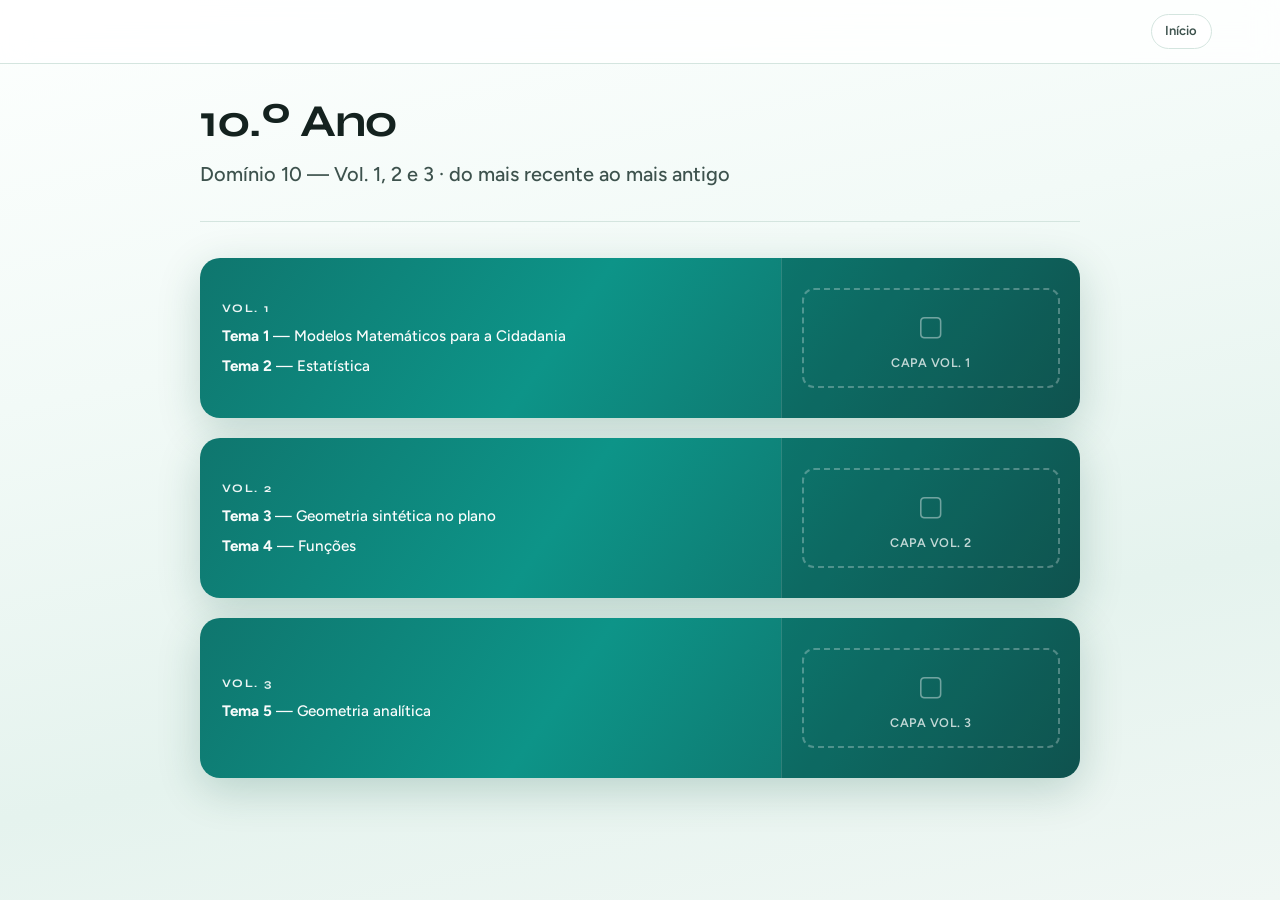
==== ano10.html @ cd2bf3d5 "Add files via upload" ====
<!DOCTYPE html>
<html lang="pt">
  <head>
    <meta charset="UTF-8" />
    <meta name="viewport" content="width=device-width, initial-scale=1.0" />
    <title>MathCore — 10.º Ano</title>
    <script src="js/theme-init.js"></script>
    <link rel="preconnect" href="https://fonts.googleapis.com" />
    <link rel="preconnect" href="https://fonts.gstatic.com" crossorigin />
    <link
      href="https://fonts.googleapis.com/css2?family=Figtree:ital,wght@0,400;0,500;0,600;0,700;1,400;1,500&family=Syne:wght@500;600;700;800&display=swap"
      rel="stylesheet"
    />
    <link rel="stylesheet" href="css/styles.css" />
  </head>
  <body class="grade-hub">
    <header class="grade-hub__top">
      <a class="grade-hub__home" href="index.html">Início</a>
    </header>

    <main class="grade-hub__main">
      <header class="grade-hub-header">
        <h1 class="grade-hub-header__title">10.º Ano</h1>
        <p class="grade-hub-header__subtitle">Domínio 10 — Vol. 1, 2 e 3 · do mais recente ao mais antigo</p>
      </header>

      <div class="volume-grid">
        <!--
          IMAGEM DA CAPA (cada cartão — lado direito):
          - Pasta: MathCore/images/
          - Formatos recomendados: PNG ou JPG (proporção vertical tipo livro, ex. 600×800 px)
          - Caminho relativo a esta página, ex.: images/vol10-1.png
          - Também podes usar nomes simples como images/vol1.png — evita colisões entre anos usando vol10-1, vol11-1, etc.
          - Para mostrar a capa: dentro de .volume-card__cover adiciona
            <img class="volume-card__book" src="images/vol10-1.png" alt="Capa do manual — Vol. 1" />
        -->
        <a class="volume-card" href="vol10-1.html">
          <div class="volume-card__inner">
            <div class="volume-card__text">
              <span class="volume-card__vol">Vol. 1</span>
              <span class="volume-card__line"><strong>Tema 1</strong> — Modelos Matemáticos para a Cidadania</span>
              <span class="volume-card__line"><strong>Tema 2</strong> — Estatística</span>
            </div>
            <div class="volume-card__cover">
              <div class="volume-card__placeholder">
                <span class="volume-card__ph-icon" aria-hidden="true">▢</span>
                <span>Capa Vol. 1</span>
              </div>
            </div>
          </div>
        </a>

        <a class="volume-card" href="vol10-2.html">
          <div class="volume-card__inner">
            <div class="volume-card__text">
              <span class="volume-card__vol">Vol. 2</span>
              <span class="volume-card__line"><strong>Tema 3</strong> — Geometria sintética no plano</span>
              <span class="volume-card__line"><strong>Tema 4</strong> — Funções</span>
            </div>
            <div class="volume-card__cover">
              <div class="volume-card__placeholder">
                <span class="volume-card__ph-icon" aria-hidden="true">▢</span>
                <span>Capa Vol. 2</span>
              </div>
            </div>
          </div>
        </a>

        <a class="volume-card" href="vol10-3.html">
          <div class="volume-card__inner">
            <div class="volume-card__text">
              <span class="volume-card__vol">Vol. 3</span>
              <span class="volume-card__line"><strong>Tema 5</strong> — Geometria analítica</span>
            </div>
            <div class="volume-card__cover">
              <div class="volume-card__placeholder">
                <span class="volume-card__ph-icon" aria-hidden="true">▢</span>
                <span>Capa Vol. 3</span>
              </div>
            </div>
          </div>
        </a>
      </div>
    </main>
    <script src="js/theme-ui.js" defer></script>
  </body>
</html>
---- css/styles.css ----
/**
 * MathCore — estilos globais
 * Tipografia: Syne (títulos) + Figtree (corpo)
 * Tema: data-theme="dark" no <html>
 */

:root {
  --font-display: "Syne", system-ui, sans-serif;
  --font-body: "Figtree", system-ui, sans-serif;
  --brand: #0d9488;
  --brand-hover: #0f766e;
  --brand-muted: rgba(13, 148, 136, 0.14);
  --brand-glow: rgba(13, 148, 136, 0.4);
  --bg: #f4f9f7;
  --bg-elevated: #ffffff;
  --surface: #ecf5f2;
  --text: #14221f;
  --text-secondary: #3d524d;
  --text-muted: #5c6f6a;
  --border: #d4e5df;
  --modal-backdrop: rgba(15, 28, 25, 0.48);
  --bg-page: linear-gradient(168deg, #fdfffe 0%, #f2faf7 35%, #e5f3ee 70%, #f0f7f4 100%);
  --bg-math-layer: rgba(13, 148, 136, 0.055);
  --bg-math-symbol: rgba(13, 148, 136, 0.06);
  --sidebar-width: 280px;
  --topbar-height: 56px;
  --topbar-btn-height: 38px;
  --topbar-btn-radius: 999px;
  --topbar-btn-pad-x: 1rem;
  --topbar-btn-gap: 0.5rem;
  --radius: 12px;
  --radius-sm: 8px;
  --shadow: 0 1px 3px rgba(20, 34, 31, 0.05), 0 4px 14px rgba(13, 148, 136, 0.04);
  --shadow-lg: 0 8px 32px rgba(20, 34, 31, 0.07);
  --transition: 0.24s cubic-bezier(0.4, 0, 0.2, 1);
  --transition-smooth: 0.4s cubic-bezier(0.22, 1, 0.36, 1);
}

[data-theme="dark"] {
  --brand: #2dd4bf;
  --brand-hover: #5eead4;
  --brand-muted: rgba(45, 212, 191, 0.16);
  --brand-glow: rgba(45, 212, 191, 0.35);
  --bg: #0c1211;
  --bg-elevated: #141c1a;
  --surface: #1a2421;
  --text: #e8f0ed;
  --text-secondary: #b4c9c0;
  --text-muted: #96ada4;
  --border: #2a3834;
  --modal-backdrop: rgba(4, 8, 7, 0.72);
  --bg-page: linear-gradient(168deg, #0a100e 0%, #0e1614 40%, #0c1513 100%);
  --bg-math-layer: rgba(45, 212, 191, 0.04);
  --bg-math-symbol: rgba(45, 212, 191, 0.07);
  --shadow: 0 1px 3px rgba(0, 0, 0, 0.35), 0 4px 14px rgba(0, 0, 0, 0.2);
  --shadow-lg: 0 12px 40px rgba(0, 0, 0, 0.45);
}

*,
*::before,
*::after {
  box-sizing: border-box;
}

html {
  scroll-behavior: smooth;
}

@media (prefers-reduced-motion: reduce) {
  html {
    scroll-behavior: auto;
  }

  .landing__content,
  .landing-card,
  .main-inner .content-block {
    animation: none !important;
  }

  .landing-card,
  .volume-card,
  .volume-card__inner::after,
  .topic-leaf,
  .btn-home,
  .btn-back,
  .theme-toggle,
  .modal,
  .modal-backdrop,
  .grade-hub__main,
  .volume-page .main-inner--volume,
  .theme-block {
    transition: none !important;
    animation: none !important;
  }

  .math-atmosphere__el {
    animation: none !important;
  }
}

body {
  margin: 0;
  font-family: var(--font-body);
  font-weight: 450;
  background: var(--bg);
  color: var(--text);
  line-height: 1.58;
  -webkit-font-smoothing: antialiased;
}

/* Títulos e destaques tipográficos */
.landing h1,
.landing__logo,
.grade-hub-header__title,
.volume-card__vol,
.volume-page-heading__title,
.volume-page-heading__meta,
.theme-block__title,
.page-heading h1,
.content-block__title,
.chapter h3,
.modal__header h2 {
  font-family: var(--font-display);
}

.syllabus-num {
  font-family: var(--font-display);
  font-weight: 700;
}

/* Fundo com gradiente suave + grelha + símbolos (páginas interior) */
body.grade-hub,
body.grade-page {
  background: var(--bg-page);
  position: relative;
  isolation: isolate;
  min-height: 100vh;
}

/* Sem grelha nem símbolos matemáticos — fundo limpo */
body.grade-hub::before,
body.grade-page::before,
body.grade-hub::after,
body.grade-page::after {
  content: none;
}

.grade-hub__top,
.grade-hub__main,
.grade-body,
.topbar {
  position: relative;
  z-index: 1;
}

/* Alternador de tema */
.theme-toggle {
  position: fixed;
  top: max(1rem, env(safe-area-inset-top));
  right: max(1rem, env(safe-area-inset-right));
  z-index: 10000;
  width: 44px;
  height: 44px;
  padding: 0;
  border: 1px solid var(--border);
  border-radius: 14px;
  background: color-mix(in srgb, var(--bg-elevated) 92%, transparent);
  backdrop-filter: blur(12px);
  color: var(--text-secondary);
  cursor: pointer;
  box-shadow: var(--shadow);
  display: grid;
  place-items: center;
  transition: transform var(--transition), box-shadow var(--transition), border-color var(--transition),
    background var(--transition), color var(--transition);
}

.theme-toggle.theme-toggle--inbar {
  position: static;
  top: auto;
  right: auto;
  z-index: auto;
  width: var(--topbar-btn-height);
  height: var(--topbar-btn-height);
  border-radius: var(--topbar-btn-radius);
  background: var(--bg-elevated);
  backdrop-filter: none;
  box-shadow: none;
  transition: background var(--transition), border-color var(--transition), color var(--transition),
    transform var(--transition), box-shadow var(--transition);
}

.theme-toggle.theme-toggle--inbar:hover {
  transform: translateY(-1px);
  color: var(--brand);
  border-color: color-mix(in srgb, var(--brand) 35%, var(--border));
  box-shadow: 0 10px 24px rgba(20, 34, 31, 0.08);
}

.theme-toggle.theme-toggle--inbar:active {
  transform: translateY(0) scale(0.96);
}

.theme-toggle:not(.theme-toggle--inbar):hover {
  transform: scale(1.06);
  color: var(--brand);
  border-color: color-mix(in srgb, var(--brand) 35%, var(--border));
  box-shadow: var(--shadow-lg), 0 0 24px var(--brand-muted);
}

.theme-toggle:focus-visible {
  outline: 2px solid var(--brand);
  outline-offset: 3px;
}

.theme-toggle__icon {
  display: grid;
  place-items: center;
}

body.mathcore-landing .theme-toggle {
  background: rgba(255, 255, 255, 0.22);
  border-color: rgba(255, 255, 255, 0.35);
  color: rgba(10, 18, 16, 0.92);
  box-shadow: 0 4px 24px rgba(0, 0, 0, 0.12);
}

body.mathcore-landing .theme-toggle:hover {
  background: rgba(255, 255, 255, 0.32);
  color: rgba(10, 18, 16, 0.96);
  border-color: rgba(255, 255, 255, 0.55);
}

[data-theme="dark"] body.mathcore-landing .theme-toggle {
  background: rgba(15, 35, 32, 0.55);
  border-color: rgba(45, 212, 191, 0.25);
  color: #ffffff;
}

/* Transição suave entre “páginas” (navegação) */
@supports (view-transition-name: none) {
  html {
    view-transition-name: mathcore-root;
  }
}

@supports (view-transition-name: none) {
  ::view-transition-old(mathcore-root) {
    animation: 180ms ease both mathcoreFadeOut;
  }
  ::view-transition-new(mathcore-root) {
    animation: 220ms ease both mathcoreFadeIn;
  }
  @keyframes mathcoreFadeOut {
    to {
      opacity: 0;
      filter: blur(1px);
    }
  }
  @keyframes mathcoreFadeIn {
    from {
      opacity: 0;
      filter: blur(1px);
    }
    to {
      opacity: 1;
      filter: blur(0);
    }
  }
}

body.mathcore-landing {
  min-height: 100vh;
  min-height: 100dvh;
  display: flex;
  flex-direction: column;
}

.landing__topbar {
  position: sticky;
  top: 0;
  z-index: 20;
  flex-shrink: 0;
  height: var(--topbar-height);
  display: flex;
  align-items: center;
  justify-content: space-between;
  gap: 1rem;
  padding: 0 max(1rem, env(safe-area-inset-right)) 0 max(1rem, env(safe-area-inset-left));
  background: rgba(255, 255, 255, 0.1);
  backdrop-filter: blur(14px);
  border-bottom: 1px solid rgba(255, 255, 255, 0.14);
}

[data-theme="dark"] .landing__topbar {
  background: rgba(8, 22, 20, 0.42);
  border-bottom-color: rgba(45, 212, 191, 0.12);
}

.landing__topbar-brand {
  display: inline-flex;
  align-items: center;
  gap: 0.55rem;
  font-family: var(--font-display);
  font-size: 0.72rem;
  font-weight: 700;
  letter-spacing: 0.14em;
  text-transform: uppercase;
  color: rgba(10, 18, 16, 0.92);
  user-select: none;
}

[data-theme="dark"] .landing__topbar-brand {
  color: rgba(255, 255, 255, 0.92);
}

.landing__topbar-logo {
  display: inline-flex;
  align-items: center;
  justify-content: center;
}

.landing__topbar-brand .landing__logo-icon {
  width: 30px;
  height: 30px;
  border-radius: 9px;
  font-size: 0.95rem;
  background: rgba(255, 255, 255, 0.18);
  backdrop-filter: blur(10px);
  box-shadow: 0 8px 26px rgba(0, 0, 0, 0.14);
}

[data-theme="dark"] .landing__topbar-brand .landing__logo-icon {
  background: rgba(255, 255, 255, 0.12);
}

.landing__topbar-word {
  line-height: 1;
}

.landing__topbar-actions {
  display: flex;
  align-items: center;
  gap: var(--topbar-btn-gap);
}

/* ——— Landing ——— */
.landing {
  flex: 1;
  display: flex;
  flex-direction: column;
  align-items: center;
  justify-content: center;
  padding: 2rem 1.25rem;
  position: relative;
  overflow: hidden;
  min-height: 0;
}

.landing__bg {
  position: absolute;
  inset: 0;
  background: linear-gradient(
    135deg,
    rgba(13, 148, 136, 0.92) 0%,
    rgba(15, 118, 110, 0.88) 45%,
    rgba(6, 78, 59, 0.94) 100%
  );
  z-index: 0;
}

.landing__bg .math-atmosphere {
  position: absolute;
  inset: 0;
  z-index: 1;
}

[data-theme="dark"] .landing__bg {
  background: linear-gradient(135deg, rgba(6, 55, 50, 0.96) 0%, rgba(8, 70, 64, 0.94) 50%, rgba(4, 38, 34, 0.97) 100%);
}

.landing__bg::before {
  content: "";
  position: absolute;
  inset: 0;
  background-image:
    repeating-linear-gradient(0deg, rgba(255, 255, 255, 0.08) 0px, rgba(255, 255, 255, 0.08) 1px, transparent 1px, transparent 34px),
    repeating-linear-gradient(90deg, rgba(255, 255, 255, 0.08) 0px, rgba(255, 255, 255, 0.08) 1px, transparent 1px, transparent 34px),
    repeating-linear-gradient(0deg, rgba(255, 255, 255, 0.045) 0px, rgba(255, 255, 255, 0.045) 1px, transparent 1px, transparent 10px),
    repeating-linear-gradient(90deg, rgba(255, 255, 255, 0.045) 0px, rgba(255, 255, 255, 0.045) 1px, transparent 1px, transparent 10px);
  opacity: 0.55;
  pointer-events: none;
}

[data-theme="dark"] .landing__bg::before {
  background-image:
    repeating-linear-gradient(0deg, rgba(255, 255, 255, 0.07) 0px, rgba(255, 255, 255, 0.07) 1px, transparent 1px, transparent 34px),
    repeating-linear-gradient(90deg, rgba(255, 255, 255, 0.07) 0px, rgba(255, 255, 255, 0.07) 1px, transparent 1px, transparent 34px),
    repeating-linear-gradient(0deg, rgba(255, 255, 255, 0.04) 0px, rgba(255, 255, 255, 0.04) 1px, transparent 1px, transparent 10px),
    repeating-linear-gradient(90deg, rgba(255, 255, 255, 0.04) 0px, rgba(255, 255, 255, 0.04) 1px, transparent 1px, transparent 10px);
  opacity: 0.45;
}

.landing__bg::after {
  content: "";
  position: absolute;
  inset: 0;
  background: radial-gradient(1200px 520px at 18% 22%, rgba(255, 255, 255, 0.14) 0%, transparent 60%),
    radial-gradient(900px 420px at 82% 74%, rgba(255, 255, 255, 0.12) 0%, transparent 62%);
  pointer-events: none;
}

.landing__content {
  position: relative;
  z-index: 1;
  text-align: center;
  max-width: 42rem;
  animation: fadeUp 0.9s var(--transition) both;
}

@keyframes fadeUp {
  from {
    opacity: 0;
    transform: translateY(20px);
  }
  to {
    opacity: 1;
    transform: translateY(0);
  }
}

.landing__logo {
  display: inline-flex;
  align-items: center;
  gap: 0.5rem;
  margin-bottom: 1.5rem;
  font-weight: 700;
  font-size: 0.875rem;
  letter-spacing: 0.12em;
  text-transform: uppercase;
  color: rgba(255, 255, 255, 0.95);
}

.landing__logo-icon {
  width: 36px;
  height: 36px;
  border-radius: 10px;
  background: rgba(255, 255, 255, 0.2);
  backdrop-filter: blur(8px);
  display: grid;
  place-items: center;
  font-size: 1.1rem;
}

.landing h1 {
  margin: 0 0 1rem;
  font-size: clamp(1.85rem, 5vw, 2.75rem);
  font-weight: 700;
  color: #fff;
  letter-spacing: -0.02em;
  line-height: 1.15;
  text-shadow: 0 2px 24px rgba(0, 0, 0, 0.15);
}

.landing__subtitle {
  margin: 0 0 2.5rem;
  font-size: clamp(1rem, 2.5vw, 1.2rem);
  color: rgba(255, 255, 255, 0.92);
  font-weight: 450;
  font-family: var(--font-body);
}

.landing__cards {
  display: grid;
  grid-template-columns: 1fr;
  gap: 1rem;
  width: 100%;
  max-width: 28rem;
  margin: 0 auto;
}

@media (min-width: 640px) {
  .landing__cards {
    grid-template-columns: 1fr 1fr;
    max-width: 36rem;
  }
}

.landing-card {
  display: block;
  padding: 1.5rem 1.35rem;
  background: rgba(255, 255, 255, 0.97);
  border-radius: var(--radius);
  box-shadow: var(--shadow-lg), 0 0 0 1px rgba(255, 255, 255, 0.5) inset;
  text-decoration: none;
  color: var(--text);
  font-family: var(--font-display);
  font-weight: 600;
  font-size: 1.125rem;
  transition: transform var(--transition-smooth), box-shadow var(--transition-smooth);
  animation: fadeUp 0.9s 0.12s var(--transition) both;
}

.landing-card:nth-child(2) {
  animation-delay: 0.2s;
}

.landing-card:hover {
  transform: translateY(-6px) scale(1.02);
  box-shadow: 0 20px 48px rgba(0, 0, 0, 0.14), 0 0 0 1px rgba(255, 255, 255, 0.8) inset,
    0 0 48px -12px rgba(13, 148, 136, 0.35);
}

[data-theme="dark"] .landing-card:hover {
  box-shadow: 0 20px 48px rgba(0, 0, 0, 0.4), 0 0 0 1px rgba(45, 212, 191, 0.15) inset,
    0 0 40px -8px rgba(45, 212, 191, 0.25);
}

.landing-card span {
  display: block;
  margin-top: 0.35rem;
  font-size: 0.8125rem;
  font-weight: 500;
  font-family: var(--font-body);
  color: var(--text-muted);
}

[data-theme="dark"] .landing-card {
  background: rgba(22, 32, 29, 0.94);
  color: var(--text);
  box-shadow: var(--shadow-lg), 0 0 0 1px rgba(45, 212, 191, 0.12) inset;
}

[data-theme="dark"] .landing-card span {
  color: var(--text-muted);
}

.landing__footer {
  position: relative;
  z-index: 1;
  margin-top: 3rem;
  font-size: 0.8125rem;
  color: rgba(255, 255, 255, 0.65);
}

/* ——— Grade layout ——— */
.grade-page {
  min-height: 100vh;
  display: flex;
  flex-direction: column;
}

.topbar {
  position: sticky;
  top: 0;
  z-index: 50;
  height: var(--topbar-height);
  display: flex;
  align-items: center;
  gap: 1rem;
  padding: 0 max(1rem, 3.75rem) 0 1.25rem;
  background: color-mix(in srgb, var(--bg-elevated) 82%, transparent);
  backdrop-filter: blur(14px);
  border-bottom: 1px solid var(--border);
  flex-shrink: 0;
  transition: background var(--transition), border-color var(--transition);
}

.topbar__search-wrap {
  flex: 1;
  max-width: 420px;
  position: relative;
}

.topbar__search-wrap svg {
  position: absolute;
  left: 12px;
  top: 50%;
  transform: translateY(-50%);
  width: 18px;
  height: 18px;
  color: var(--text-muted);
  pointer-events: none;
}

.topbar input[type="search"] {
  width: 100%;
  height: 38px;
  padding: 0 12px 0 40px;
  border: 1px solid var(--border);
  border-radius: 999px;
  background: var(--bg-elevated);
  font-family: inherit;
  font-size: 0.9rem;
  transition: border-color var(--transition), box-shadow var(--transition);
}

.topbar input[type="search"]:focus {
  outline: none;
  border-color: var(--brand);
  box-shadow: 0 0 0 3px var(--brand-muted);
}

.topbar input[type="search"]::placeholder {
  color: var(--text-muted);
}

/* Pesquisa — texto legível em modo escuro (alto contraste, ainda suave) */
[data-theme="dark"] .topbar__search-wrap svg {
  color: rgba(255, 255, 255, 0.55);
}

[data-theme="dark"] .topbar input[type="search"] {
  color: #f5faf8;
  caret-color: var(--brand);
}

[data-theme="dark"] .topbar input[type="search"]::placeholder {
  color: rgba(255, 255, 255, 0.52);
}

/* Resultados de pesquisa (global) — estilo tipo Spotlight */
.search-results {
  position: absolute;
  left: 0;
  right: 0;
  top: calc(100% + 8px);
  z-index: 120;
  background: color-mix(in srgb, var(--bg-elevated) 96%, transparent);
  backdrop-filter: blur(18px) saturate(1.15);
  border: 1px solid color-mix(in srgb, var(--border) 88%, var(--brand) 6%);
  border-radius: 14px;
  box-shadow: var(--shadow-lg), 0 0 0 1px rgba(255, 255, 255, 0.04) inset, 0 24px 48px rgba(0, 0, 0, 0.12);
  overflow: hidden;
  opacity: 0;
  transform: translateY(-8px) scale(0.985);
  pointer-events: none;
  transition: opacity 0.2s cubic-bezier(0.22, 1, 0.36, 1), transform 0.28s cubic-bezier(0.22, 1, 0.36, 1),
    box-shadow var(--transition);
}

[data-theme="dark"] .search-results {
  box-shadow: var(--shadow-lg), 0 0 0 1px rgba(45, 212, 191, 0.08) inset, 0 28px 56px rgba(0, 0, 0, 0.45);
}

[data-theme="dark"] .search-results__head {
  color: rgba(255, 255, 255, 0.82);
}

[data-theme="dark"] .search-results__count {
  color: rgba(255, 255, 255, 0.72);
}

[data-theme="dark"] .search-results__btn {
  color: #ffffff;
}

[data-theme="dark"] .search-results__title {
  color: #ffffff;
}

[data-theme="dark"] .search-results__meta {
  color: rgba(255, 255, 255, 0.78);
}

[data-theme="dark"] .search-results__empty {
  color: rgba(255, 255, 255, 0.85);
}

.search-results.is-open {
  opacity: 1;
  transform: translateY(0) scale(1);
  pointer-events: auto;
}

.search-results__head {
  padding: 0.65rem 1rem 0.5rem;
  font-size: 0.6875rem;
  font-weight: 700;
  letter-spacing: 0.09em;
  text-transform: uppercase;
  color: var(--text-muted);
  border-bottom: 1px solid color-mix(in srgb, var(--border) 70%, transparent);
  display: flex;
  align-items: center;
  justify-content: space-between;
  gap: 0.75rem;
}

.search-results__count {
  font-variant-numeric: tabular-nums;
  font-weight: 600;
  letter-spacing: 0.02em;
  color: var(--text-secondary);
  text-transform: none;
}

.search-results__list {
  list-style: none;
  margin: 0;
  padding: 0.4rem;
  max-height: min(56vh, 480px);
  overflow: auto;
  scroll-behavior: smooth;
}

.search-results__item {
  margin: 0;
}

.search-results__btn {
  width: 100%;
  text-align: left;
  border: 0;
  background: transparent;
  cursor: pointer;
  padding: 0.65rem 0.85rem;
  border-radius: 10px;
  color: var(--text);
  display: grid;
  gap: 0.2rem;
  transition: background 0.15s ease, transform 0.15s ease, box-shadow 0.2s ease;
}

.search-results__btn:hover,
.search-results__btn:focus-visible {
  background: var(--brand-muted);
  box-shadow: 0 0 0 1px color-mix(in srgb, var(--brand) 22%, transparent) inset;
  outline: none;
}

.search-results__btn.is-active {
  background: color-mix(in srgb, var(--brand-muted) 85%, var(--bg-elevated));
  box-shadow: 0 0 0 1px color-mix(in srgb, var(--brand) 35%, transparent) inset, 0 0 20px -6px var(--brand-glow);
}

.search-results__btn:active {
  transform: scale(0.992);
}

.search-results__title {
  font-weight: 600;
  font-size: 0.9375rem;
  color: var(--text);
  line-height: 1.35;
  letter-spacing: -0.01em;
}

.search-results__meta {
  font-size: 0.8125rem;
  color: var(--text-secondary);
  line-height: 1.35;
}

.search-results__mark {
  background: linear-gradient(120deg, color-mix(in srgb, var(--brand) 28%, transparent), color-mix(in srgb, var(--brand) 14%, transparent));
  color: inherit;
  border-radius: 3px;
  padding: 0.05em 0.18em;
  box-decoration-break: clone;
  -webkit-box-decoration-break: clone;
}

[data-theme="dark"] .search-results__mark {
  background: linear-gradient(120deg, rgba(45, 212, 191, 0.38), rgba(45, 212, 191, 0.16));
  color: #ffffff;
}

.search-results__empty {
  padding: 1rem 1.05rem;
  color: var(--text-secondary);
  font-size: 0.9rem;
  line-height: 1.45;
}

.btn-home {
  margin-left: auto;
  display: inline-flex;
  align-items: center;
  gap: 0.4rem;
  border: 1px solid var(--border);
  background: var(--bg-elevated);
  color: var(--text-secondary);
  font-family: inherit;
  font-size: 0.8125rem;
  font-weight: 600;
  cursor: pointer;
  text-decoration: none;
  white-space: nowrap;
}

.btn-home:hover {
  background: var(--brand-muted);
  border-color: transparent;
  color: var(--brand-hover);
}

.topbar--volume {
  display: flex;
  align-items: center;
  gap: 0.75rem;
}

.topbar--volume .topbar__search-wrap {
  flex: 1;
  min-width: 0;
  max-width: none;
}

@media (min-width: 720px) {
  .topbar--volume .topbar__search-wrap {
    max-width: 420px;
  }
}

.topbar__actions {
  display: flex;
  align-items: center;
  gap: var(--topbar-btn-gap);
  margin-left: auto;
  flex-shrink: 0;
}

.topbar--volume .btn-home {
  margin-left: 0;
}

.btn-home,
.btn-back,
.theme-toggle.theme-toggle--inbar {
  height: var(--topbar-btn-height);
  border-radius: var(--topbar-btn-radius);
  display: inline-flex;
  align-items: center;
  justify-content: center;
  line-height: 1;
}

.btn-home,
.btn-back {
  padding: 0 var(--topbar-btn-pad-x);
  position: relative;
  transition: background var(--transition), border-color var(--transition), color var(--transition),
    transform var(--transition), box-shadow var(--transition);
}

.btn-home:active,
.btn-back:active {
  transform: scale(0.97);
}

.btn-home.is-active,
.btn-back.is-active {
  border-color: color-mix(in srgb, var(--brand) 45%, var(--border));
  box-shadow: 0 0 0 3px var(--brand-muted);
  color: var(--brand);
}

.btn-back {
  display: inline-flex;
  align-items: center;
  border: 1px solid var(--border);
  background: var(--bg-elevated);
  color: var(--text-secondary);
  font-family: inherit;
  font-size: 0.8125rem;
  font-weight: 600;
  text-decoration: none;
  white-space: nowrap;
}

.btn-back:hover {
  background: var(--brand-muted);
  border-color: transparent;
  color: var(--brand-hover);
}

.grade-body {
  display: flex;
  flex: 1;
  min-height: 0;
}

.sidebar {
  width: var(--sidebar-width);
  flex-shrink: 0;
  border-right: 1px solid var(--border);
  background: var(--surface);
  overflow-y: auto;
  padding: 1rem 0 2rem;
  display: none;
}

@media (min-width: 900px) {
  .sidebar {
    display: block;
  }
}

.sidebar__title {
  padding: 0 1rem 0.75rem;
  font-size: 0.6875rem;
  font-weight: 700;
  text-transform: uppercase;
  letter-spacing: 0.08em;
  color: var(--text-muted);
}

/* Toggle do sidebar (desktop) */
.sidebar-toggle {
  width: var(--topbar-btn-height);
  height: var(--topbar-btn-height);
  padding: 0;
  border-radius: var(--topbar-btn-radius);
  border: 1px solid var(--border);
  background: var(--bg-elevated);
  color: var(--text-secondary);
  cursor: pointer;
  display: none;
  align-items: center;
  justify-content: center;
  transition: background var(--transition), border-color var(--transition), color var(--transition), transform var(--transition);
}

.sidebar-toggle:hover {
  background: var(--brand-muted);
  border-color: transparent;
  color: var(--brand-hover);
  transform: translateY(-1px);
}

.sidebar-toggle:active {
  transform: translateY(0) scale(0.97);
}

@media (min-width: 900px) {
  .sidebar-toggle {
    display: inline-flex;
  }
}

/* Sidebar colapsado */
@media (min-width: 900px) {
  body.sidebar-collapsed .sidebar {
    width: 0;
    padding: 0;
    border-right: 0;
    overflow: hidden;
  }
}

.sidebar-tree {
  list-style: none;
  margin: 0;
  padding: 0 0.5rem;
  font-size: 0.8125rem;
}

/* Estrutura tipo Obsidian */
.sidebar-group {
  padding: 0.35rem 0.5rem 0.75rem;
}

.sidebar-group + .sidebar-group {
  border-top: 1px solid color-mix(in srgb, var(--border) 70%, transparent);
}

.sidebar-group__title {
  margin: 0.2rem 0 0.55rem;
  font-family: var(--font-display);
  font-weight: 700;
  font-size: 0.84rem;
  letter-spacing: -0.01em;
  color: var(--text);
}

.sidebar-tree-nested--obsidian {
  border-left: none;
  padding: 0;
  margin: 0;
}

.sidebar-section {
  margin: 0.2rem 0 0.6rem;
}

.sidebar-section__label {
  padding: 0.35rem 0.35rem 0.25rem;
  font-size: 0.74rem;
  font-weight: 650;
  color: var(--text-secondary);
  line-height: 1.35;
}

.sidebar-section__items {
  list-style: none;
  margin: 0.1rem 0 0;
  padding: 0 0 0 0.6rem;
  border-left: 1px solid var(--border);
}

.sidebar-section__items li {
  margin: 0.12rem 0;
}

.sidebar-item {
  width: 100%;
  text-align: left;
  border: 0;
  background: transparent;
  cursor: pointer;
  padding: 0.38rem 0.5rem;
  border-radius: var(--radius-sm);
  color: var(--text-secondary);
  font: inherit;
  line-height: 1.35;
  transition: background var(--transition), color var(--transition), transform 0.2s ease, box-shadow 0.35s ease;
}

.sidebar-item:hover,
.sidebar-item:focus-visible {
  outline: none;
  background: var(--brand-muted);
  color: var(--text);
  transform: translateX(3px);
}

.sidebar-item.is-active {
  background: color-mix(in srgb, var(--brand-muted) 85%, var(--bg-elevated));
  color: var(--brand);
  font-weight: 650;
  box-shadow: inset 3px 0 0 var(--brand), 0 0 18px -8px var(--brand-glow);
  transform: none;
}

.sidebar-tree ul {
  list-style: none;
  margin: 0;
  padding-left: 0.65rem;
  border-left: 1px solid var(--border);
}

.sidebar-tree li {
  margin: 0.15rem 0;
}

.sidebar-tree a {
  display: block;
  padding: 0.35rem 0.5rem;
  border-radius: var(--radius-sm);
  color: var(--text-secondary);
  text-decoration: none;
  transition: background var(--transition), color var(--transition), box-shadow 0.35s ease, transform 0.2s ease;
}

.sidebar-tree a:hover {
  background: var(--brand-muted);
  color: var(--text);
  transform: translateX(3px);
}

.sidebar-tree a.is-active {
  background: var(--brand-muted);
  color: var(--brand);
  font-weight: 600;
  box-shadow: inset 3px 0 0 var(--brand);
}


.sidebar-tree a.is-hidden {
  display: none;
}

.sidebar-tree ul.is-hidden {
  display: none;
}

.sidebar-tree .sidebar-block-label {
  padding: 0.6rem 0.5rem 0.25rem;
  font-size: 0.65rem;
  font-weight: 700;
  letter-spacing: 0.06em;
  color: var(--brand);
  text-transform: uppercase;
}

.main-wrap {
  flex: 1;
  min-width: 0;
  overflow-y: auto;
  padding: 1.5rem 1.25rem 3rem;
  position: relative;
  z-index: 1;
}

@media (min-width: 900px) {
  .main-wrap {
    padding: 2rem 2.5rem 4rem;
  }
}

.main-inner {
  max-width: 720px;
  margin: 0 auto;
}

.page-heading {
  margin-bottom: 2rem;
  padding-bottom: 1.25rem;
  border-bottom: 1px solid var(--border);
}

.page-heading h1 {
  margin: 0 0 0.35rem;
  font-size: 1.65rem;
  font-weight: 700;
  letter-spacing: -0.02em;
}

.page-heading p {
  margin: 0;
  color: var(--text-muted);
  font-size: 0.9rem;
}

.content-block {
  margin-bottom: 2.5rem;
  scroll-margin-top: calc(var(--topbar-height) + 12px);
}

.content-block__title {
  margin: 0 0 1.35rem;
  font-size: 1.4rem;
  font-weight: 700;
  letter-spacing: 0.06em;
  color: var(--brand);
}

.chapter {
  margin-bottom: 1.75rem;
  scroll-margin-top: calc(var(--topbar-height) + 12px);
}

.chapter h3 {
  margin: 0 0 0.75rem;
  font-size: 1.05rem;
  font-weight: 650;
  color: var(--text);
}

.topic-list {
  list-style: none;
  margin: 0;
  padding: 0;
}

.topic-list > li {
  margin: 0.35rem 0;
  padding-left: 0;
}

.topic-list ul {
  list-style: none;
  margin: 0.25rem 0 0.5rem;
  padding-left: 1rem;
  border-left: 2px solid var(--border);
}

.topic-row {
  display: flex;
  align-items: flex-start;
  gap: 0.5rem;
  flex-wrap: wrap;
}

.topic-label {
  color: var(--text-secondary);
  font-size: 0.9375rem;
}

.topic-leaf {
  display: inline;
  background: none;
  border: none;
  padding: 0;
  font: inherit;
  color: var(--text);
  cursor: pointer;
  text-align: left;
  border-radius: 4px;
  transition: color var(--transition), background var(--transition);
}

.topic-leaf:hover {
  color: var(--brand);
}

.topic-leaf:focus-visible {
  outline: 2px solid var(--brand);
  outline-offset: 2px;
}

.topic-leaf.is-hidden,
.topic-list li.is-hidden {
  display: none;
}

.topic-list li.is-branch-hidden {
  display: none;
}

/* Mobile nav toggle for sidebar sections — optional compact TOC */
.mobile-toc {
  display: block;
  margin-bottom: 1.25rem;
}

@media (min-width: 900px) {
  .mobile-toc {
    display: none;
  }
}

.mobile-toc select {
  width: 100%;
  height: 42px;
  padding: 0 12px;
  border-radius: var(--radius-sm);
  border: 1px solid var(--border);
  background: var(--bg-elevated);
  font-family: inherit;
  font-size: 0.875rem;
}

/* ——— Modal ——— */
.modal-backdrop {
  position: fixed;
  inset: 0;
  z-index: 200;
  background: var(--modal-backdrop);
  backdrop-filter: blur(6px);
  opacity: 0;
  visibility: hidden;
  transition: opacity var(--transition), visibility var(--transition);
}

.modal-backdrop.is-open {
  opacity: 1;
  visibility: visible;
}

.modal {
  position: fixed;
  left: 50%;
  top: 50%;
  z-index: 201;
  width: min(92vw, 560px);
  max-height: min(88vh, 720px);
  overflow: hidden;
  display: flex;
  flex-direction: column;
  background: var(--bg-elevated);
  border-radius: var(--radius);
  box-shadow: var(--shadow-lg), 0 0 0 1px var(--border);
  opacity: 0;
  transform: translate(-50%, -48%) scale(0.96);
  pointer-events: none;
  transition: opacity var(--transition), transform var(--transition);
}

.modal.modal--topic {
  width: min(96vw, 1280px);
  max-width: calc(100vw - 12px);
  max-height: min(94vh, calc(100dvh - env(safe-area-inset-top, 0px) - env(safe-area-inset-bottom, 0px) - 16px));
}

.modal.is-open {
  opacity: 1;
  transform: translate(-50%, -50%) scale(1);
  pointer-events: auto;
}

.modal__header {
  display: flex;
  align-items: flex-start;
  justify-content: space-between;
  gap: 1rem;
  padding: 1.1rem 1.25rem;
  border-bottom: 1px solid var(--border);
  flex-shrink: 0;
}

.modal--topic .modal__header {
  padding: 0.85rem 1rem;
  align-items: center;
}

.modal__header h2 {
  margin: 0;
  font-size: 1.05rem;
  font-weight: 650;
  line-height: 1.35;
}

.modal__close {
  flex-shrink: 0;
  width: 40px;
  height: 40px;
  border: 1px solid var(--border);
  border-radius: var(--radius-sm);
  background: var(--surface);
  cursor: pointer;
  display: grid;
  place-items: center;
  color: var(--text-secondary);
  transition: background var(--transition), color var(--transition), border-color var(--transition),
    box-shadow var(--transition);
}

.modal__close:hover {
  background: var(--border);
  color: var(--text);
}

[data-theme="dark"] .modal__close {
  background: rgba(255, 255, 255, 0.08);
  border-color: rgba(255, 255, 255, 0.14);
  color: #f0f7f4;
}

[data-theme="dark"] .modal__close:hover {
  background: rgba(255, 255, 255, 0.14);
  border-color: rgba(255, 255, 255, 0.22);
  color: #ffffff;
}

.modal__body {
  padding: 1.25rem;
  overflow-y: auto;
  flex: 1;
}

.modal--topic .modal__body {
  padding: 0.5rem 0.65rem 0.85rem;
  min-height: 0;
}

.modal__image-wrap {
  border-radius: var(--radius-sm);
  overflow: hidden;
  background: var(--surface);
  border: 1px solid var(--border);
  min-height: 200px;
  display: flex;
  align-items: center;
  justify-content: center;
}

.modal--topic .modal__image-wrap {
  min-height: min(52vh, 420px);
  border-radius: var(--radius);
  background: color-mix(in srgb, var(--surface) 88%, var(--bg-elevated));
}

.modal__image-wrap img {
  display: block;
  width: 100%;
  height: auto;
  max-height: 50vh;
  object-fit: contain;
}

.modal--topic .modal__image-wrap img {
  max-height: min(calc(92vh - 7.5rem), 920px);
  width: 100%;
  object-fit: contain;
}

.modal__placeholder {
  padding: 2rem 1.25rem;
  text-align: center;
  color: var(--text-muted);
  font-size: 0.9rem;
  line-height: 1.5;
}

.modal--topic .modal__placeholder {
  padding: 2.5rem 1.5rem;
  font-size: 0.95rem;
  color: var(--text-secondary);
}

[data-theme="dark"] .modal__placeholder {
  color: var(--text-secondary);
}

.modal__placeholder.is-hidden {
  display: none;
}

.modal__image-wrap img.is-hidden {
  display: none;
}

.visually-hidden {
  position: absolute;
  width: 1px;
  height: 1px;
  padding: 0;
  margin: -1px;
  overflow: hidden;
  clip: rect(0, 0, 0, 0);
  white-space: nowrap;
  border: 0;
}

.main-inner .content-block {
  animation: fadeUp 0.55s cubic-bezier(0.4, 0, 0.2, 1) both;
}

.main-inner .content-block:nth-child(1) {
  animation-delay: 0.04s;
}
.main-inner .content-block:nth-child(2) {
  animation-delay: 0.1s;
}
.main-inner .content-block:nth-child(3) {
  animation-delay: 0.16s;
}

/* ——— Hub do ano (cartões de volume) ——— */
.grade-hub {
  min-height: 100vh;
  background: transparent;
}

.grade-hub__top {
  position: sticky;
  top: 0;
  z-index: 40;
  display: flex;
  justify-content: flex-end;
  padding: 0.85rem max(1.25rem, 4.25rem) 0.85rem 1.25rem;
  background: color-mix(in srgb, var(--bg-elevated) 78%, transparent);
  backdrop-filter: blur(14px);
  border-bottom: 1px solid var(--border);
  transition: background var(--transition), border-color var(--transition);
}

.grade-hub__home {
  font-size: 0.8125rem;
  font-weight: 600;
  color: var(--text-secondary);
  text-decoration: none;
  padding: 0.4rem 0.85rem;
  border-radius: 999px;
  border: 1px solid var(--border);
  background: var(--bg-elevated);
  transition: background var(--transition), color var(--transition), border-color var(--transition);
}

.grade-hub__home:hover {
  background: var(--brand-muted);
  color: var(--brand-hover);
  border-color: transparent;
}

.grade-hub__main {
  max-width: 920px;
  margin: 0 auto;
  padding: 2rem 1.25rem 3.5rem;
  animation: pageFadeUp 0.55s cubic-bezier(0.22, 1, 0.36, 1) both;
}

@keyframes pageFadeUp {
  from {
    opacity: 0;
    transform: translateY(12px);
  }
  to {
    opacity: 1;
    transform: translateY(0);
  }
}

.grade-hub-header {
  margin-bottom: 2.25rem;
  padding-bottom: 2rem;
  border-bottom: 1px solid var(--border);
}

.grade-hub-header__title {
  margin: 0 0 0.85rem;
  font-size: clamp(2.1rem, 5vw, 2.85rem);
  font-weight: 700;
  letter-spacing: -0.03em;
  line-height: 1.12;
  color: var(--text);
}

.grade-hub-header__subtitle {
  margin: 0;
  font-size: clamp(1.05rem, 2.4vw, 1.25rem);
  font-weight: 500;
  color: var(--text-secondary);
  line-height: 1.45;
  max-width: 36rem;
}

.volume-grid {
  display: flex;
  flex-direction: column;
  gap: 1.25rem;
}

.volume-card {
  --glow-x: 72%;
  --glow-y: 38%;
  display: block;
  text-decoration: none;
  color: inherit;
  border-radius: 20px;
  overflow: hidden;
  box-shadow: 0 12px 44px rgba(6, 78, 59, 0.2), 0 0 0 1px rgba(255, 255, 255, 0.14) inset;
  transition: transform var(--transition-smooth), box-shadow var(--transition-smooth);
}

.volume-card:hover {
  transform: translateY(-8px) scale(1.035);
  box-shadow: 0 28px 64px rgba(6, 78, 59, 0.28), 0 0 0 1px rgba(255, 255, 255, 0.35) inset,
    0 0 80px -12px rgba(255, 255, 255, 0.55), 0 0 120px -20px rgba(255, 255, 255, 0.25);
}

[data-theme="dark"] .volume-card:hover {
  box-shadow: 0 28px 64px rgba(0, 0, 0, 0.55), 0 0 0 1px rgba(45, 212, 191, 0.2) inset,
    0 0 70px -8px rgba(45, 212, 191, 0.35), 0 0 100px -16px rgba(255, 255, 255, 0.08);
}

.volume-card:focus-visible {
  outline: 3px solid var(--brand);
  outline-offset: 3px;
}

.volume-card__inner {
  display: grid;
  grid-template-columns: 1fr;
  gap: 0;
  min-height: 168px;
  background: linear-gradient(125deg, #0f766e 0%, #0d9488 42%, #115e59 100%);
  position: relative;
  isolation: isolate;
}

/* Brilho branco suave que segue o cursor (--glow-x / --glow-y definidos em theme-ui.js) */
.volume-card__inner::after {
  content: "";
  position: absolute;
  inset: 0;
  z-index: 1;
  pointer-events: none;
  background: radial-gradient(
    520px ellipse at var(--glow-x) var(--glow-y),
    rgba(255, 255, 255, 0.42) 0%,
    rgba(255, 255, 255, 0.12) 28%,
    transparent 58%
  );
  opacity: 0;
  transition: opacity var(--transition-smooth);
}

.volume-card:hover .volume-card__inner::after {
  opacity: 1;
}

[data-theme="dark"] .volume-card__inner::after {
  background: radial-gradient(
    520px ellipse at var(--glow-x) var(--glow-y),
    rgba(255, 255, 255, 0.22) 0%,
    rgba(45, 212, 191, 0.14) 30%,
    transparent 58%
  );
}

@media (min-width: 640px) {
  .volume-card__inner {
    grid-template-columns: 1fr minmax(140px, 34%);
    min-height: 152px;
    align-items: stretch;
  }
}

.volume-card__text {
  position: relative;
  z-index: 2;
  padding: 1.5rem 1.35rem;
  display: flex;
  flex-direction: column;
  gap: 0.55rem;
  justify-content: center;
  color: #fff;
}

.volume-card__vol {
  font-family: var(--font-display);
  font-size: 0.72rem;
  font-weight: 700;
  letter-spacing: 0.14em;
  text-transform: uppercase;
  opacity: 0.92;
}

.volume-card__line {
  font-size: 0.95rem;
  line-height: 1.4;
  font-weight: 500;
  opacity: 0.98;
}

.volume-card__line strong {
  font-weight: 700;
}

.volume-card__cover {
  position: relative;
  z-index: 2;
  display: flex;
  align-items: center;
  justify-content: center;
  padding: 1rem 1.25rem;
  background: rgba(0, 0, 0, 0.12);
  border-top: 1px solid rgba(255, 255, 255, 0.12);
}

@media (min-width: 640px) {
  .volume-card__cover {
    border-top: none;
    border-left: 1px solid rgba(255, 255, 255, 0.14);
    min-height: 160px;
  }
}

.volume-card__book {
  max-width: 100%;
  max-height: 200px;
  width: auto;
  height: auto;
  object-fit: contain;
  border-radius: 6px;
  box-shadow: 0 8px 24px rgba(0, 0, 0, 0.25);
}

.volume-card__placeholder {
  display: flex;
  flex-direction: column;
  align-items: center;
  justify-content: center;
  gap: 0.35rem;
  text-align: center;
  font-size: 0.78rem;
  font-weight: 600;
  letter-spacing: 0.04em;
  text-transform: uppercase;
  color: rgba(255, 255, 255, 0.75);
  min-height: 100px;
  width: 100%;
  border: 2px dashed rgba(255, 255, 255, 0.28);
  border-radius: 12px;
  margin: 0.25rem 0;
}

.volume-card__ph-icon {
  font-size: 1.75rem;
  opacity: 0.55;
}

.volume-card__cover:has(.volume-card__book) .volume-card__placeholder {
  display: none;
}

/* ——— Página de volume (temas + lista numerada) ——— */
.volume-page .main-inner--volume {
  animation: pageFadeUp 0.48s cubic-bezier(0.22, 1, 0.36, 1) both;
}

.volume-page-heading {
  margin-bottom: 1.75rem;
  padding-bottom: 1.25rem;
  border-bottom: 1px solid var(--border);
}

.volume-page-heading__meta {
  margin: 0 0 0.35rem;
  font-size: 0.8125rem;
  font-weight: 700;
  letter-spacing: 0.06em;
  text-transform: uppercase;
  color: var(--brand);
}

.volume-page-heading__title {
  margin: 0;
  font-size: 1.65rem;
  font-weight: 700;
  letter-spacing: -0.02em;
}

.main-inner--volume {
  max-width: 760px;
}

.theme-block {
  margin-bottom: 2.75rem;
  scroll-margin-top: calc(var(--topbar-height) + 16px);
  animation: themeFadeIn 0.6s var(--transition-smooth) both;
}

.theme-block:nth-child(1) {
  animation-delay: 0.05s;
}
.theme-block:nth-child(2) {
  animation-delay: 0.12s;
}
.theme-block:nth-child(3) {
  animation-delay: 0.18s;
}
.theme-block:nth-child(4) {
  animation-delay: 0.24s;
}

@keyframes themeFadeIn {
  from {
    opacity: 0;
    transform: translateY(14px);
  }
  to {
    opacity: 1;
    transform: translateY(0);
  }
}

.theme-block__title {
  margin: 0 0 1.35rem;
  font-size: 1.2rem;
  font-weight: 700;
  line-height: 1.35;
  color: var(--text);
  letter-spacing: -0.02em;
}

.syllabus-section {
  margin-bottom: 1.5rem;
}

.syllabus-section__head {
  font-size: 1rem;
  font-weight: 650;
  color: var(--text-secondary);
  margin-bottom: 0.65rem;
  line-height: 1.4;
}

.syllabus-section__single {
  display: flex;
  align-items: center;
  flex-wrap: wrap;
  gap: 0.5rem 0.65rem;
  padding: 0.35rem 0;
  scroll-margin-top: calc(var(--topbar-height) + 12px);
}

.syllabus-sublist {
  list-style: none;
  margin: 0;
  padding: 0;
  padding-left: 0.15rem;
}

.syllabus-sublist__item {
  margin: 0.4rem 0;
  scroll-margin-top: calc(var(--topbar-height) + 12px);
}

.syllabus-sublist__row {
  display: flex;
  align-items: baseline;
  flex-wrap: wrap;
  gap: 0.45rem 0.65rem;
}

.syllabus-num {
  font-size: 0.875rem;
  font-weight: 700;
  color: var(--brand);
  min-width: 2.25rem;
  font-variant-numeric: tabular-nums;
}

.topic-leaf--outline {
  display: inline-block;
  padding: 0.2rem 0.45rem;
  margin: -0.2rem -0.45rem;
  border-radius: 6px;
  transition: color var(--transition), background var(--transition), transform 0.18s ease;
}

.topic-leaf--outline:hover {
  color: var(--brand);
  background: var(--brand-muted);
  transform: translateX(3px);
  box-shadow: 0 2px 12px var(--brand-muted);
}

.sidebar-tree-nested {
  list-style: none;
  margin: 0 0 0.85rem;
  padding: 0 0 0 0.5rem;
  border-left: 1px solid var(--border);
}

.sidebar-tree-nested li {
  margin: 0.12rem 0;
}

.sidebar-tree > a.sidebar-chapter-link {
  font-weight: 600;
  font-size: 0.78rem;
  line-height: 1.35;
  color: var(--text);
  word-break: break-word;
}

.sidebar-tree-nested a.sidebar-topic-link {
  font-size: 0.78rem;
  line-height: 1.35;
}

/* Volume viewer (centro) */
.volume-page .main-wrap {
  padding: 1.25rem 1rem 2.25rem;
}

@media (min-width: 900px) {
  .volume-page .main-wrap {
    padding: 1.5rem 1.5rem 3rem;
  }
}

.volume-page .main-inner--volume {
  max-width: none;
}

.volume-viewer {
  width: 100%;
  min-height: min(74vh, 820px);
  display: grid;
  place-items: center;
}

.volume-empty {
  width: min(760px, 100%);
  border-radius: 18px;
  padding: clamp(1.35rem, 3vw, 2rem);
  background: color-mix(in srgb, var(--bg-elevated) 72%, transparent);
  border: 1px solid color-mix(in srgb, var(--border) 78%, transparent);
  box-shadow: var(--shadow-lg), 0 0 0 1px rgba(255, 255, 255, 0.06) inset, 0 0 42px -18px var(--brand-glow);
  backdrop-filter: blur(16px) saturate(1.1);
  text-align: center;
}

.volume-empty__title {
  margin: 0 0 0.5rem;
  font-family: var(--font-display);
  font-weight: 700;
  letter-spacing: -0.02em;
  font-size: clamp(1.15rem, 2.2vw, 1.45rem);
  color: var(--text);
}

.volume-empty__text {
  margin: 0;
  color: var(--text-secondary);
  font-size: 0.95rem;
  line-height: 1.55;
}

.viewer-card {
  width: 100%;
  border-radius: 18px;
  background: color-mix(in srgb, var(--bg-elevated) 92%, transparent);
  border: 1px solid var(--border);
  box-shadow: var(--shadow-lg), 0 0 0 1px rgba(255, 255, 255, 0.06) inset;
  overflow: hidden;
  transform-origin: top center;
  opacity: 1;
  transform: translateY(0);
  transition: opacity 0.22s ease, transform 0.28s cubic-bezier(0.22, 1, 0.36, 1);
}

.viewer-card.is-fading {
  opacity: 0;
  transform: translateY(10px);
}

.viewer-card__head {
  display: flex;
  align-items: center;
  justify-content: space-between;
  gap: 1rem;
  padding: 0.85rem 1rem;
  border-bottom: 1px solid color-mix(in srgb, var(--border) 78%, transparent);
  background: color-mix(in srgb, var(--surface) 84%, var(--bg-elevated));
}

.viewer-card__title {
  min-width: 0;
  margin: 0;
  font-family: var(--font-display);
  font-weight: 650;
  font-size: 0.95rem;
  color: var(--text);
  line-height: 1.35;
}

.viewer-card__title span {
  color: var(--text-muted);
  font-weight: 600;
}

.viewer-card__actions {
  display: inline-flex;
  gap: 0.5rem;
  flex-shrink: 0;
}

.viewer-btn {
  height: 34px;
  padding: 0 0.85rem;
  border-radius: 999px;
  border: 1px solid var(--border);
  background: var(--bg-elevated);
  color: var(--text-secondary);
  cursor: pointer;
  font-family: inherit;
  font-size: 0.8125rem;
  font-weight: 650;
  transition: background var(--transition), border-color var(--transition), color var(--transition), transform var(--transition);
}

.viewer-btn:hover {
  background: var(--brand-muted);
  border-color: transparent;
  color: var(--brand-hover);
}

.viewer-btn:active {
  transform: scale(0.98);
}

.viewer-card__body {
  padding: 0.75rem;
  background: transparent;
}

.viewer-image-wrap {
  border-radius: 14px;
  border: 1px solid var(--border);
  background: color-mix(in srgb, var(--surface) 90%, var(--bg-elevated));
  overflow: hidden;
  display: flex;
  align-items: center;
  justify-content: center;
  min-height: min(62vh, 780px);
}

.viewer-image-wrap img {
  display: block;
  width: 100%;
  height: auto;
  max-height: min(76vh, 980px);
  object-fit: contain;
}

@media (min-width: 900px) {
  .viewer-card__body {
    padding: 1rem;
  }
}

.modal--topic.is-open {
  transition: opacity 0.28s ease, transform 0.32s cubic-bezier(0.22, 1, 0.36, 1);
}

.modal--topic {
  transition: opacity 0.22s ease, transform 0.28s cubic-bezier(0.22, 1, 0.36, 1);
}

/* Camada atmosférica (elementos matemáticos) */
.math-atmosphere {
  position: fixed;
  inset: 0;
  z-index: 0;
  pointer-events: none;
  overflow: hidden;
}

/* Desativado: interface sem símbolos/fórmulas no fundo */
.math-atmosphere {
  display: none;
}

.math-atmosphere__el {
  position: absolute;
  left: var(--x, 50%);
  top: var(--y, 50%);
  transform: translate(-50%, -50%) rotate(var(--r, 0deg)) translate3d(var(--px, 0px), var(--py, 0px), 0);
  color: var(--brand);
  opacity: var(--o, 0.05);
  font-family: var(--font-display);
  will-change: transform;
  animation: floatDrift var(--t, 18s) ease-in-out infinite alternate;
  text-shadow: 0 0 18px rgba(13, 148, 136, 0.06);
  filter: blur(0.25px);
}

.math-atmosphere--landing .math-atmosphere__el {
  color: rgba(255, 255, 255, 0.42);
  filter: blur(0.35px);
}

[data-theme="dark"] .math-atmosphere--landing .math-atmosphere__el {
  color: rgba(200, 245, 236, 0.22);
}

[data-theme="dark"] .math-atmosphere__el {
  text-shadow: 0 0 22px rgba(45, 212, 191, 0.08);
}

.math-atmosphere__el svg {
  display: block;
  width: var(--s, 22px);
  height: var(--s, 22px);
}

.math-atmosphere__el--text {
  font-size: var(--fs, 20px);
  font-weight: 700;
  letter-spacing: 0.06em;
  white-space: nowrap;
}

@keyframes floatDrift {
  from {
    transform: translate(-50%, -50%) rotate(var(--r, 0deg))
      translate3d(calc(var(--px, 0px) + (var(--dx, 0px) * -0.6)), calc(var(--py, 0px) + (var(--dy, 0px) * -0.4)), 0);
  }
  to {
    transform: translate(-50%, -50%) rotate(var(--r, 0deg))
      translate3d(calc(var(--px, 0px) + (var(--dx, 0px) * 0.6)), calc(var(--py, 0px) + (var(--dy, 0px) * 0.4)), 0);
  }
}
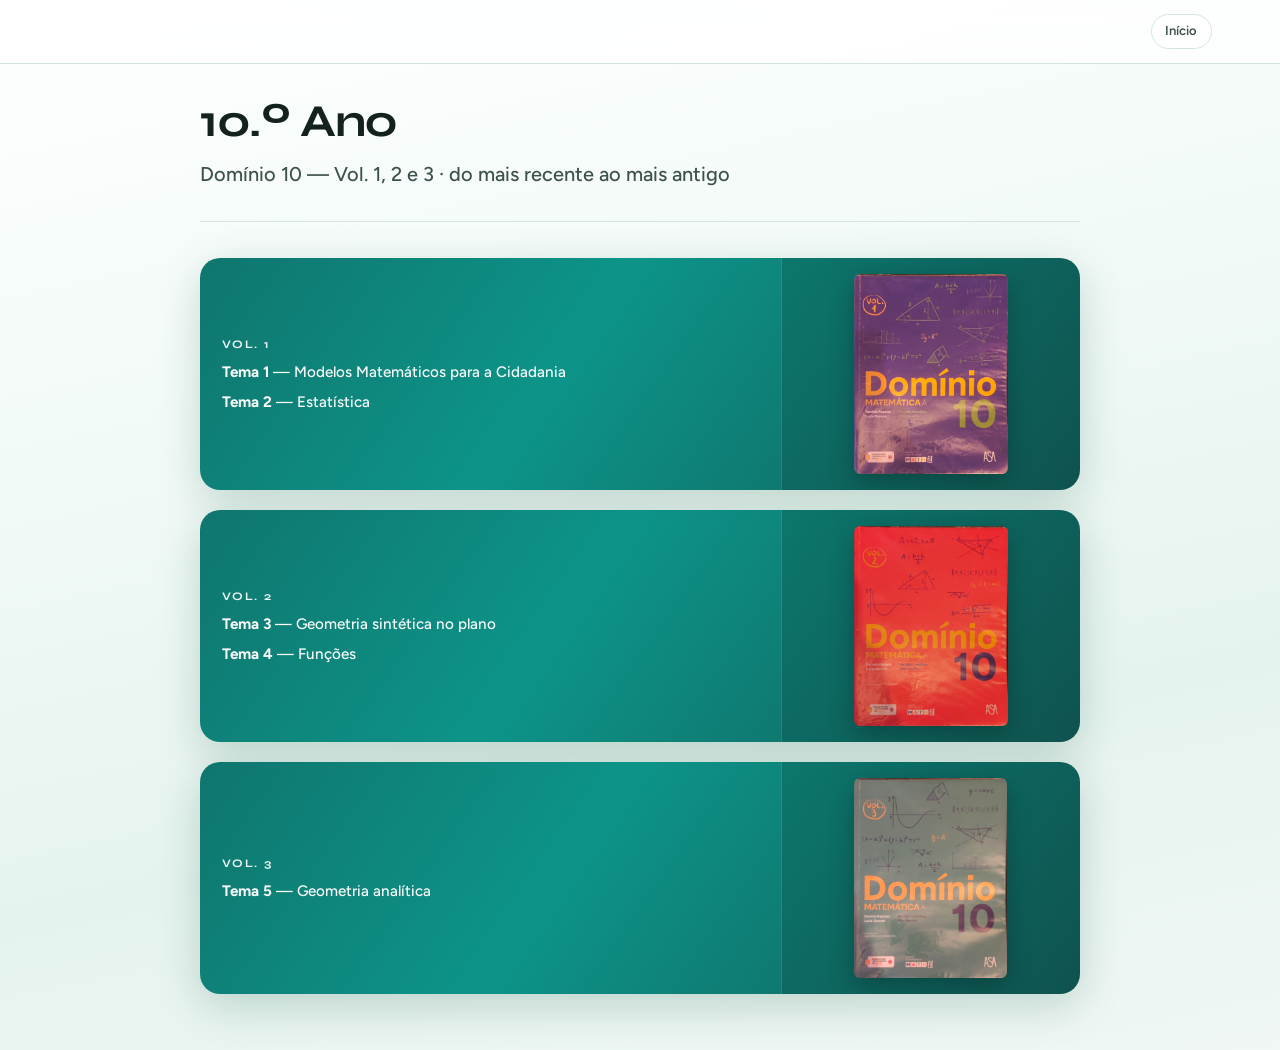
==== commit f0a5c7be: "added photos to menu and fixed code in ano10/11.html" ====
--- a/ano10.html
+++ b/ano10.html
@@ -42,10 +42,7 @@
               <span class="volume-card__line"><strong>Tema 2</strong> — Estatística</span>
             </div>
             <div class="volume-card__cover">
-              <div class="volume-card__placeholder">
-                <span class="volume-card__ph-icon" aria-hidden="true">▢</span>
-                <span>Capa Vol. 1</span>
-              </div>
+              <img class="volume-card__book" src="images/capa-vol1(10).png" alt="Capa do manual — Vol. 1" />
             </div>
           </div>
         </a>
@@ -58,10 +55,7 @@
               <span class="volume-card__line"><strong>Tema 4</strong> — Funções</span>
             </div>
             <div class="volume-card__cover">
-              <div class="volume-card__placeholder">
-                <span class="volume-card__ph-icon" aria-hidden="true">▢</span>
-                <span>Capa Vol. 2</span>
-              </div>
+              <img class="volume-card__book" src="images/capa-vol2(10).png" alt="Capa do manual — Vol. 2" />
             </div>
           </div>
         </a>
@@ -73,10 +67,7 @@
               <span class="volume-card__line"><strong>Tema 5</strong> — Geometria analítica</span>
             </div>
             <div class="volume-card__cover">
-              <div class="volume-card__placeholder">
-                <span class="volume-card__ph-icon" aria-hidden="true">▢</span>
-                <span>Capa Vol. 3</span>
-              </div>
+              <img class="volume-card__book" src="images/capa-vol3(10).png" alt="Capa do manual — Vol. 3" />
             </div>
           </div>
         </a>
